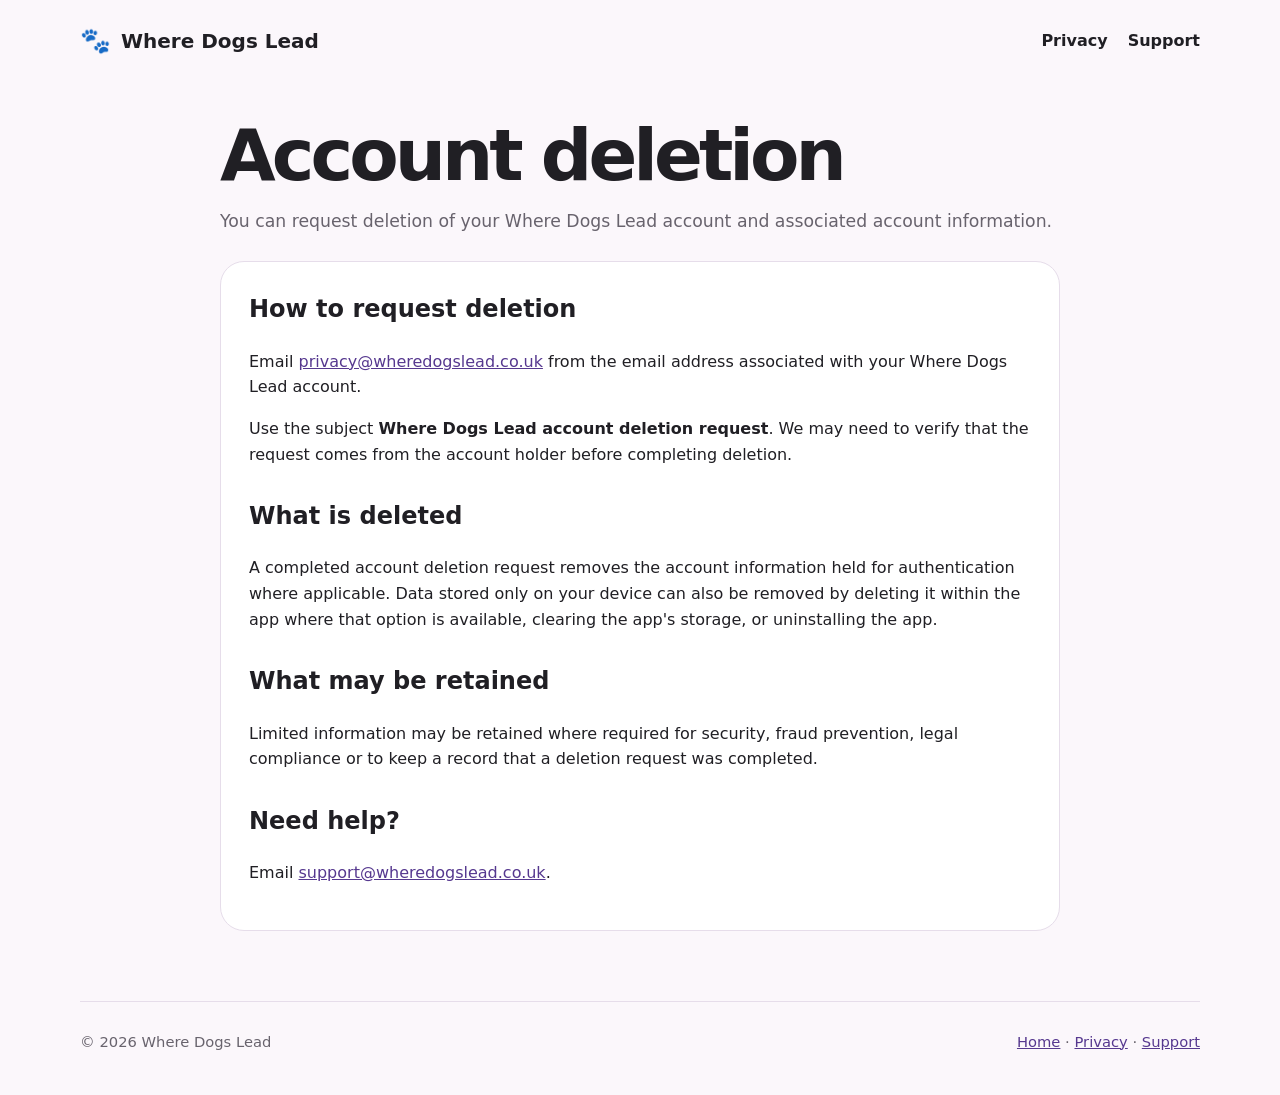
==== account-deletion.html @ e695ecf5 "Add account deletion page" ====
<!doctype html>
<html lang="en">
<head>
  <meta charset="utf-8">
  <meta name="viewport" content="width=device-width, initial-scale=1">
  <meta name="description" content="Request deletion of a Where Dogs Lead account.">
  <title>Account Deletion — Where Dogs Lead</title>
  <link rel="stylesheet" href="styles.css">
</head>
<body>
  <header class="site-header">
    <a class="brand" href="index.html"><span class="paw" aria-hidden="true">🐾</span><span>Where Dogs Lead</span></a>
    <nav aria-label="Main navigation"><a href="privacy.html">Privacy</a><a href="support.html">Support</a></nav>
  </header>

  <main class="page">
    <h1>Account deletion</h1>
    <p class="lead">You can request deletion of your Where Dogs Lead account and associated account information.</p>

    <section class="content-card">
      <h2>How to request deletion</h2>
      <p>
        Email <a href="mailto:privacy@wheredogslead.co.uk?subject=Where%20Dogs%20Lead%20account%20deletion%20request">privacy@wheredogslead.co.uk</a>
        from the email address associated with your Where Dogs Lead account.
      </p>
      <p>
        Use the subject <strong>Where Dogs Lead account deletion request</strong>. We may need to verify that the request
        comes from the account holder before completing deletion.
      </p>

      <h2>What is deleted</h2>
      <p>
        A completed account deletion request removes the account information held for authentication where applicable.
        Data stored only on your device can also be removed by deleting it within the app where that option is available,
        clearing the app's storage, or uninstalling the app.
      </p>

      <h2>What may be retained</h2>
      <p>
        Limited information may be retained where required for security, fraud prevention, legal compliance or to keep a
        record that a deletion request was completed.
      </p>

      <h2>Need help?</h2>
      <p>
        Email <a href="mailto:support@wheredogslead.co.uk">support@wheredogslead.co.uk</a>.
      </p>
    </section>
  </main>

  <footer>
    <p>© 2026 Where Dogs Lead</p>
    <p><a href="index.html">Home</a> · <a href="privacy.html">Privacy</a> · <a href="support.html">Support</a></p>
  </footer>
</body>
</html>
---- styles.css ----
:root {
  --bg: #fbf7fb;
  --surface: #ffffff;
  --surface-soft: #f2ecf6;
  --text: #201f24;
  --muted: #68636d;
  --accent: #6f4db2;
  --accent-dark: #56388f;
  --line: #e6ddea;
  --shadow: 0 18px 50px rgba(51, 33, 69, 0.10);
}

* { box-sizing: border-box; }

html { scroll-behavior: smooth; }

body {
  margin: 0;
  font-family: system-ui, -apple-system, BlinkMacSystemFont, "Segoe UI", sans-serif;
  color: var(--text);
  background: var(--bg);
  line-height: 1.6;
}

a { color: var(--accent-dark); }

.site-header {
  width: min(1120px, calc(100% - 36px));
  margin: 0 auto;
  min-height: 82px;
  display: flex;
  align-items: center;
  justify-content: space-between;
  gap: 24px;
}

.brand {
  display: inline-flex;
  align-items: center;
  gap: 10px;
  text-decoration: none;
  color: var(--text);
  font-size: 1.25rem;
  font-weight: 800;
}

.paw { font-size: 1.55rem; }

nav {
  display: flex;
  gap: 20px;
}

nav a {
  color: var(--text);
  text-decoration: none;
  font-weight: 650;
}

nav a:hover,
footer a:hover { text-decoration: underline; }

.hero {
  width: min(1120px, calc(100% - 36px));
  margin: 32px auto 0;
}

.hero-card {
  min-height: 500px;
  padding: clamp(42px, 8vw, 92px);
  border: 1px solid var(--line);
  border-radius: 34px;
  background:
    radial-gradient(circle at top right, rgba(111, 77, 178, 0.12), transparent 34%),
    var(--surface);
  box-shadow: var(--shadow);
  display: flex;
  flex-direction: column;
  align-items: flex-start;
  justify-content: center;
}

.hero-paw { font-size: 3.2rem; }

.eyebrow {
  margin: 12px 0 2px;
  color: var(--accent-dark);
  font-weight: 800;
  letter-spacing: 0.04em;
  text-transform: uppercase;
  font-size: 0.86rem;
}

h1 {
  margin: 0;
  font-size: clamp(3rem, 8vw, 6.2rem);
  line-height: 0.98;
  letter-spacing: -0.055em;
}

.tagline {
  margin: 18px 0 12px;
  font-size: clamp(1.45rem, 3vw, 2rem);
  font-weight: 750;
}

.intro {
  max-width: 680px;
  margin: 0;
  color: var(--muted);
  font-size: 1.12rem;
}

.actions {
  display: flex;
  flex-wrap: wrap;
  gap: 12px;
  margin-top: 30px;
}

.button {
  display: inline-block;
  padding: 12px 19px;
  border-radius: 999px;
  text-decoration: none;
  font-weight: 750;
}

.primary {
  color: white;
  background: var(--accent);
}

.primary:hover { background: var(--accent-dark); }

.secondary {
  color: var(--text);
  background: var(--surface-soft);
  border: 1px solid var(--line);
}

.coming-soon {
  margin: 24px 0 0;
  color: var(--muted);
  font-size: 0.95rem;
}

.features {
  width: min(1120px, calc(100% - 36px));
  margin: 26px auto 70px;
  display: grid;
  grid-template-columns: repeat(3, 1fr);
  gap: 18px;
}

.features article,
.content-card {
  background: var(--surface);
  border: 1px solid var(--line);
  border-radius: 24px;
  padding: 28px;
}

.features article > span { font-size: 2rem; }
.features h2 { margin: 10px 0 8px; font-size: 1.25rem; }
.features p { margin: 0; color: var(--muted); }

.page {
  width: min(840px, calc(100% - 36px));
  margin: 38px auto 70px;
}

.page h1 {
  font-size: clamp(2.5rem, 7vw, 4.5rem);
  margin-bottom: 12px;
}

.page .lead {
  color: var(--muted);
  font-size: 1.08rem;
}

.content-card { margin-top: 26px; }

.content-card h2 { margin-top: 30px; }
.content-card h2:first-child { margin-top: 0; }
.content-card ul { padding-left: 24px; }
.content-card li + li { margin-top: 8px; }

.notice {
  background: var(--surface-soft);
  border-left: 4px solid var(--accent);
  padding: 16px 18px;
  border-radius: 10px;
}

footer {
  width: min(1120px, calc(100% - 36px));
  margin: 0 auto;
  padding: 28px 0 42px;
  border-top: 1px solid var(--line);
  display: flex;
  justify-content: space-between;
  gap: 18px;
  color: var(--muted);
  font-size: 0.92rem;
}

footer p { margin: 0; }

@media (max-width: 720px) {
  .site-header {
    min-height: 72px;
    align-items: flex-start;
    padding-top: 18px;
  }

  nav { gap: 12px; font-size: 0.92rem; }

  .hero { margin-top: 18px; }
  .hero-card { min-height: 450px; border-radius: 26px; padding: 38px 26px; }

  .features { grid-template-columns: 1fr; }

  footer {
    flex-direction: column;
    padding-bottom: 30px;
  }
}
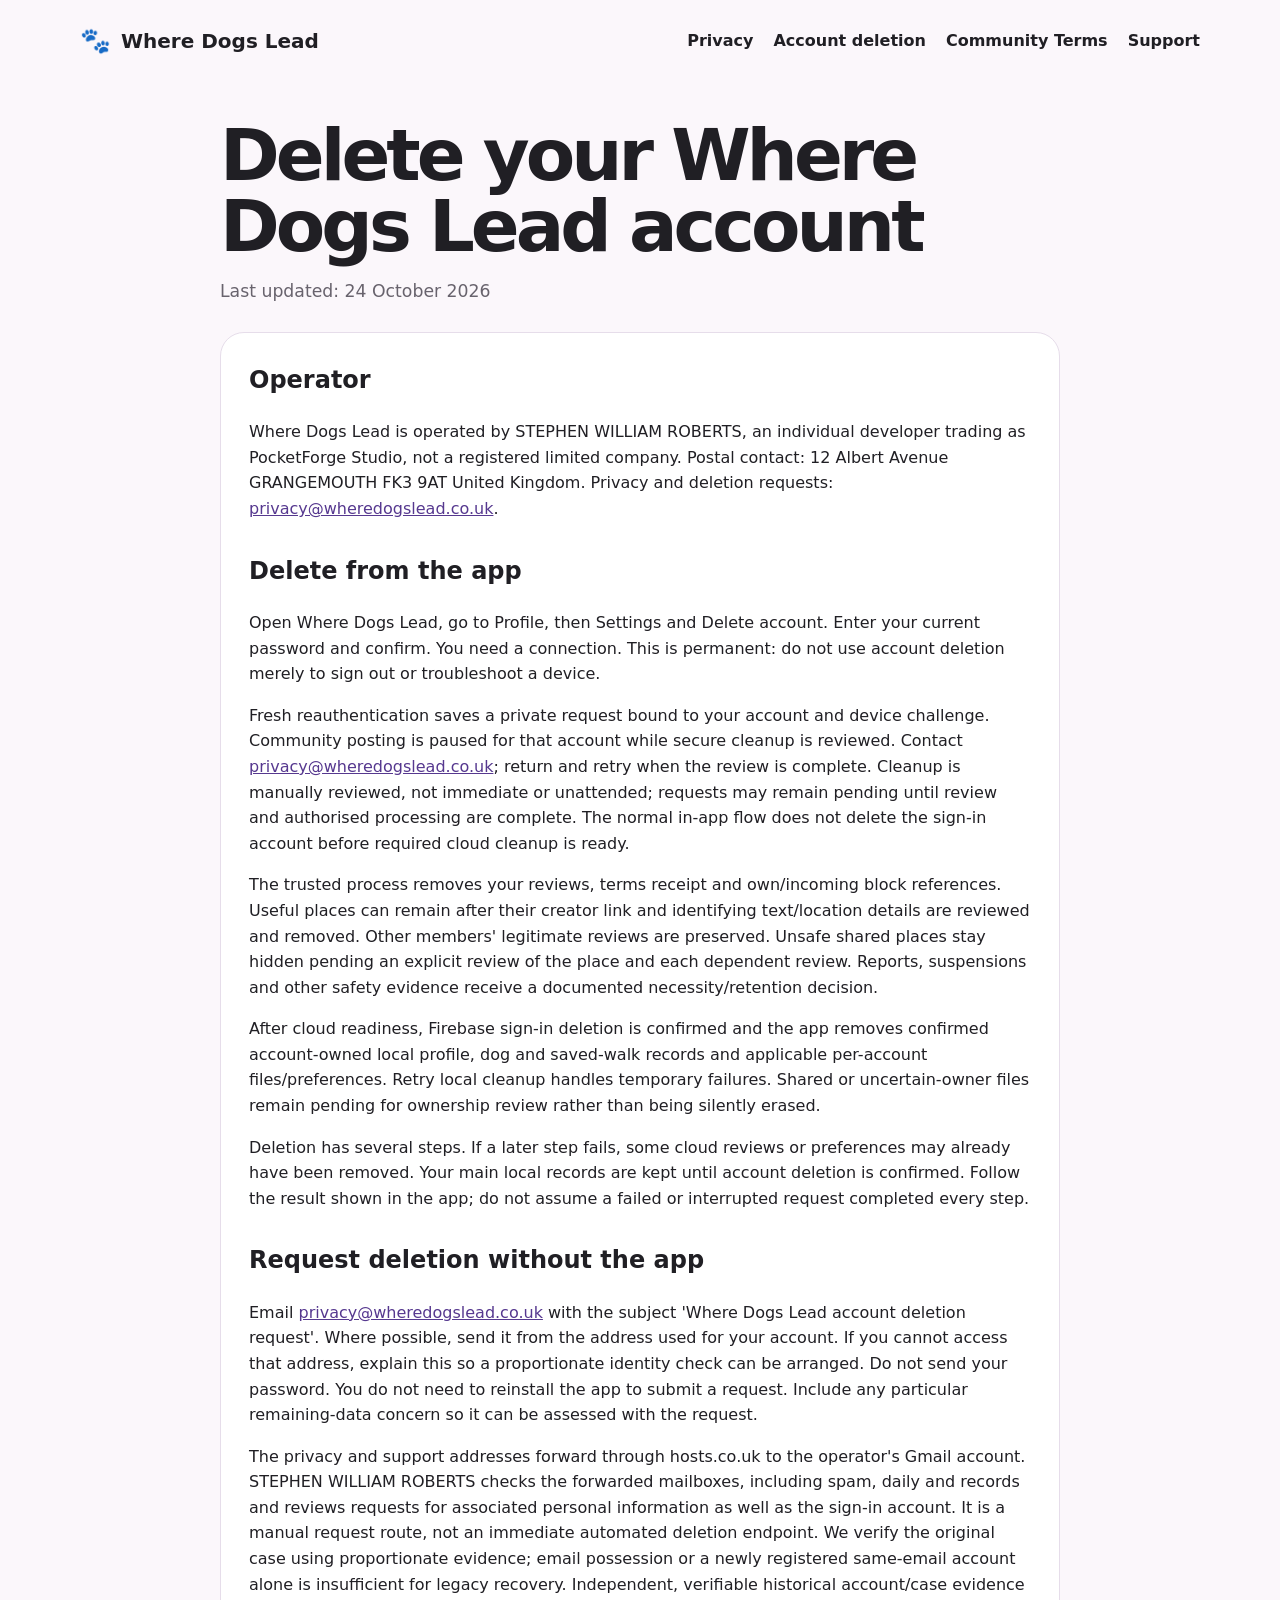
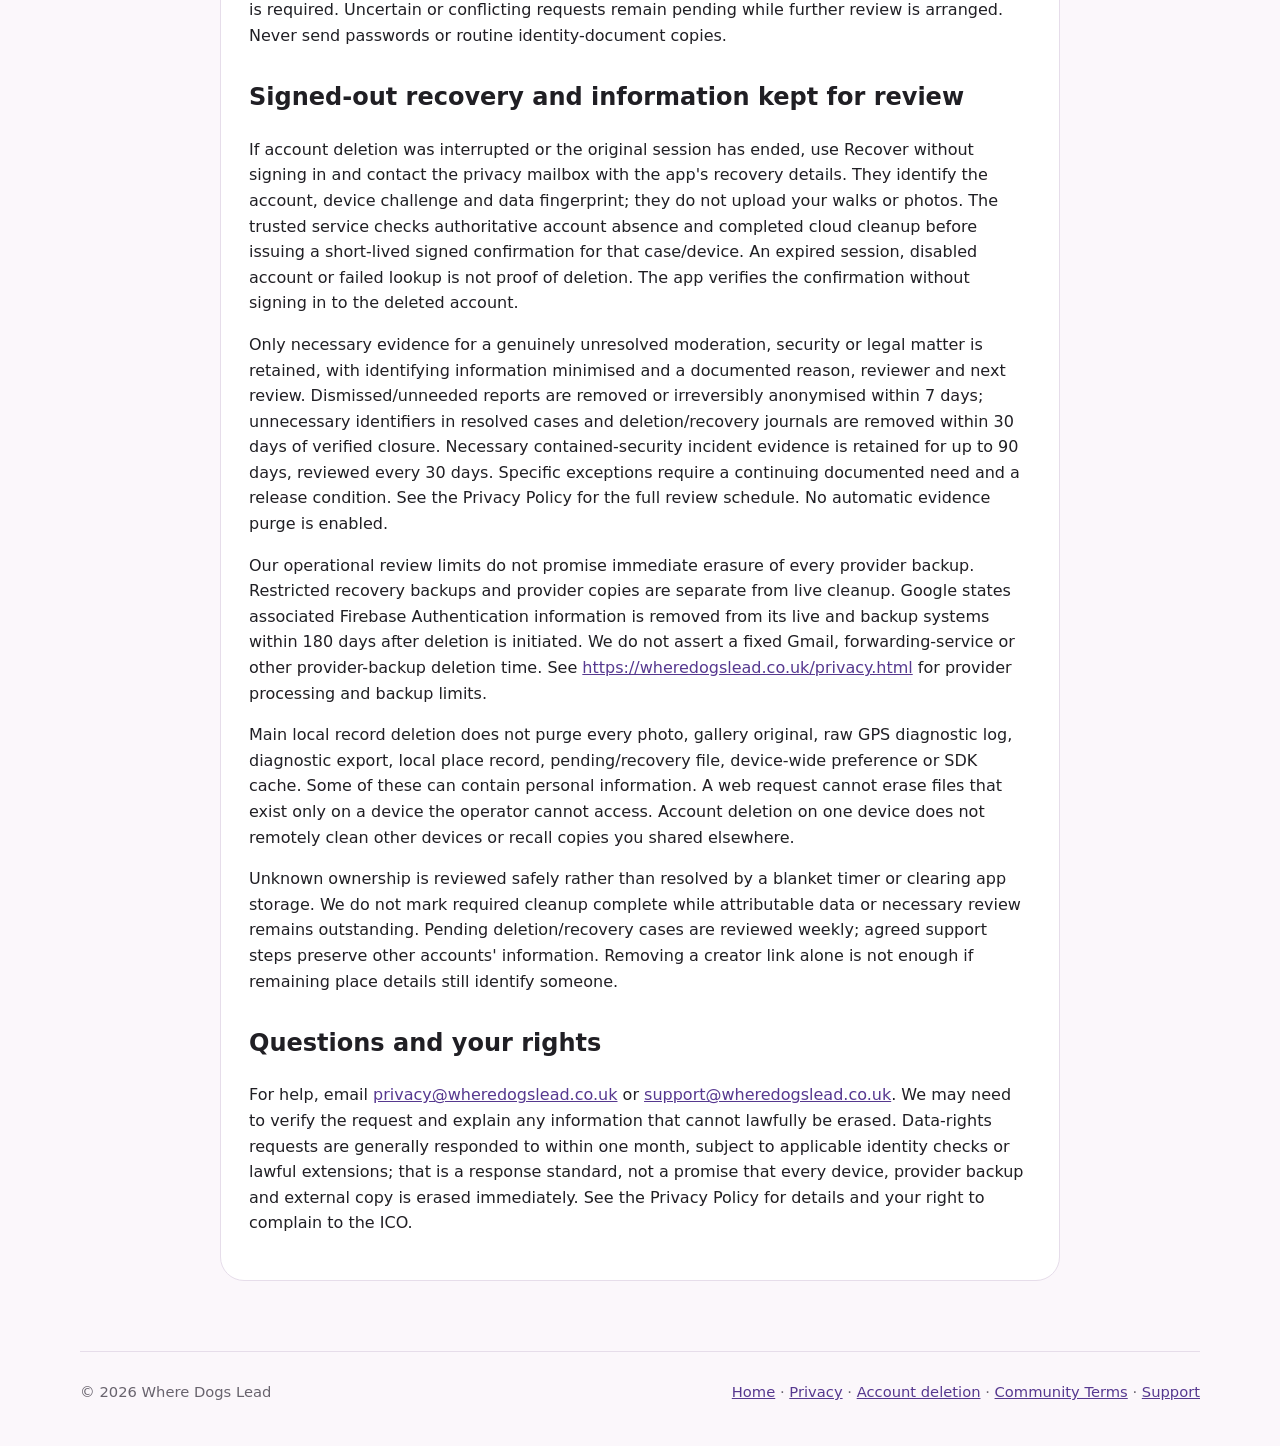
==== commit f38a0e7c: "Publish launch privacy and deletion disclosures; archive accepted Community Terms unchanged" ====
--- a/account-deletion.html
+++ b/account-deletion.html
@@ -1,56 +1,22 @@
 <!doctype html>
-<html lang="en">
-<head>
-  <meta charset="utf-8">
-  <meta name="viewport" content="width=device-width, initial-scale=1">
-  <meta name="description" content="Request deletion of a Where Dogs Lead account.">
-  <title>Account Deletion — Where Dogs Lead</title>
-  <link rel="stylesheet" href="styles.css">
-</head>
-<body>
-  <header class="site-header">
-    <a class="brand" href="index.html"><span class="paw" aria-hidden="true">🐾</span><span>Where Dogs Lead</span></a>
-    <nav aria-label="Main navigation"><a href="privacy.html">Privacy</a><a href="support.html">Support</a></nav>
-  </header>
-
-  <main class="page">
-    <h1>Account deletion</h1>
-    <p class="lead">You can request deletion of your Where Dogs Lead account and associated account information.</p>
-
-    <section class="content-card">
-      <h2>How to request deletion</h2>
-      <p>
-        Email <a href="mailto:privacy@wheredogslead.co.uk?subject=Where%20Dogs%20Lead%20account%20deletion%20request">privacy@wheredogslead.co.uk</a>
-        from the email address associated with your Where Dogs Lead account.
-      </p>
-      <p>
-        Use the subject <strong>Where Dogs Lead account deletion request</strong>. We may need to verify that the request
-        comes from the account holder before completing deletion.
-      </p>
-
-      <h2>What is deleted</h2>
-      <p>
-        A completed account deletion request removes the account information held for authentication where applicable.
-        Data stored only on your device can also be removed by deleting it within the app where that option is available,
-        clearing the app's storage, or uninstalling the app.
-      </p>
-
-      <h2>What may be retained</h2>
-      <p>
-        Limited information may be retained where required for security, fraud prevention, legal compliance or to keep a
-        record that a deletion request was completed.
-      </p>
-
-      <h2>Need help?</h2>
-      <p>
-        Email <a href="mailto:support@wheredogslead.co.uk">support@wheredogslead.co.uk</a>.
-      </p>
-    </section>
-  </main>
-
-  <footer>
-    <p>© 2026 Where Dogs Lead</p>
-    <p><a href="index.html">Home</a> · <a href="privacy.html">Privacy</a> · <a href="support.html">Support</a></p>
-  </footer>
-</body>
-</html>+<html lang="en-GB"><head><meta charset="utf-8"><meta name="viewport" content="width=device-width, initial-scale=1"><meta name="description" content="Delete your Where Dogs Lead account for Where Dogs Lead."><title>Delete your Where Dogs Lead account — Where Dogs Lead</title><link rel="stylesheet" href="styles.css"><style>.site-header{flex-wrap:wrap}nav{flex-wrap:wrap}.content-card{overflow-wrap:anywhere}.terms-copy{white-space:pre-wrap;font:inherit;margin:0}@media(max-width:480px){.site-header{gap:12px;padding-bottom:12px}.content-card{padding:20px}}</style></head>
+<body><header class="site-header"><a class="brand" href="index.html"><span class="paw" aria-hidden="true">🐾</span><span>Where Dogs Lead</span></a><nav aria-label="Policy navigation"><a href="privacy.html">Privacy</a><a href="account-deletion.html">Account deletion</a><a href="community-terms.html">Community Terms</a><a href="support.html">Support</a></nav></header><main class="page"><h1>Delete your Where Dogs Lead account</h1><p class="lead">Last updated: 24 October 2026</p><section class="content-card"><h2>Operator</h2>
+<p>Where Dogs Lead is operated by STEPHEN WILLIAM ROBERTS, an individual developer trading as PocketForge Studio, not a registered limited company. Postal contact: 12 Albert Avenue GRANGEMOUTH FK3 9AT United Kingdom. Privacy and deletion requests: <a href="mailto:privacy@wheredogslead.co.uk">privacy@wheredogslead.co.uk</a>.</p>
+<h2>Delete from the app</h2>
+<p>Open Where Dogs Lead, go to Profile, then Settings and Delete account. Enter your current password and confirm. You need a connection. This is permanent: do not use account deletion merely to sign out or troubleshoot a device.</p>
+<p>Fresh reauthentication saves a private request bound to your account and device challenge. Community posting is paused for that account while secure cleanup is reviewed. Contact <a href="mailto:privacy@wheredogslead.co.uk">privacy@wheredogslead.co.uk</a>; return and retry when the review is complete. Cleanup is manually reviewed, not immediate or unattended; requests may remain pending until review and authorised processing are complete. The normal in-app flow does not delete the sign-in account before required cloud cleanup is ready.</p>
+<p>The trusted process removes your reviews, terms receipt and own/incoming block references. Useful places can remain after their creator link and identifying text/location details are reviewed and removed. Other members&#x27; legitimate reviews are preserved. Unsafe shared places stay hidden pending an explicit review of the place and each dependent review. Reports, suspensions and other safety evidence receive a documented necessity/retention decision.</p>
+<p>After cloud readiness, Firebase sign-in deletion is confirmed and the app removes confirmed account-owned local profile, dog and saved-walk records and applicable per-account files/preferences. Retry local cleanup handles temporary failures. Shared or uncertain-owner files remain pending for ownership review rather than being silently erased.</p>
+<p>Deletion has several steps. If a later step fails, some cloud reviews or preferences may already have been removed. Your main local records are kept until account deletion is confirmed. Follow the result shown in the app; do not assume a failed or interrupted request completed every step.</p>
+<h2>Request deletion without the app</h2>
+<p>Email <a href="mailto:privacy@wheredogslead.co.uk">privacy@wheredogslead.co.uk</a> with the subject &#x27;Where Dogs Lead account deletion request&#x27;. Where possible, send it from the address used for your account. If you cannot access that address, explain this so a proportionate identity check can be arranged. Do not send your password. You do not need to reinstall the app to submit a request. Include any particular remaining-data concern so it can be assessed with the request.</p>
+<p>The privacy and support addresses forward through hosts.co.uk to the operator&#x27;s Gmail account. STEPHEN WILLIAM ROBERTS checks the forwarded mailboxes, including spam, daily and records and reviews requests for associated personal information as well as the sign-in account. It is a manual request route, not an immediate automated deletion endpoint. We verify the original case using proportionate evidence; email possession or a newly registered same-email account alone is insufficient for legacy recovery. Independent, verifiable historical account/case evidence is required. Uncertain or conflicting requests remain pending while further review is arranged. Never send passwords or routine identity-document copies.</p>
+<h2>Signed-out recovery and information kept for review</h2>
+<p>If account deletion was interrupted or the original session has ended, use Recover without signing in and contact the privacy mailbox with the app&#x27;s recovery details. They identify the account, device challenge and data fingerprint; they do not upload your walks or photos. The trusted service checks authoritative account absence and completed cloud cleanup before issuing a short-lived signed confirmation for that case/device. An expired session, disabled account or failed lookup is not proof of deletion. The app verifies the confirmation without signing in to the deleted account.</p>
+<p>Only necessary evidence for a genuinely unresolved moderation, security or legal matter is retained, with identifying information minimised and a documented reason, reviewer and next review. Dismissed/unneeded reports are removed or irreversibly anonymised within 7 days; unnecessary identifiers in resolved cases and deletion/recovery journals are removed within 30 days of verified closure. Necessary contained-security incident evidence is retained for up to 90 days, reviewed every 30 days. Specific exceptions require a continuing documented need and a release condition. See the Privacy Policy for the full review schedule. No automatic evidence purge is enabled.</p>
+<p>Our operational review limits do not promise immediate erasure of every provider backup. Restricted recovery backups and provider copies are separate from live cleanup. Google states associated Firebase Authentication information is removed from its live and backup systems within 180 days after deletion is initiated. We do not assert a fixed Gmail, forwarding-service or other provider-backup deletion time. See <a href="https://wheredogslead.co.uk/privacy.html">https://wheredogslead.co.uk/privacy.html</a> for provider processing and backup limits.</p>
+<p>Main local record deletion does not purge every photo, gallery original, raw GPS diagnostic log, diagnostic export, local place record, pending/recovery file, device-wide preference or SDK cache. Some of these can contain personal information. A web request cannot erase files that exist only on a device the operator cannot access. Account deletion on one device does not remotely clean other devices or recall copies you shared elsewhere.</p>
+<p>Unknown ownership is reviewed safely rather than resolved by a blanket timer or clearing app storage. We do not mark required cleanup complete while attributable data or necessary review remains outstanding. Pending deletion/recovery cases are reviewed weekly; agreed support steps preserve other accounts&#x27; information. Removing a creator link alone is not enough if remaining place details still identify someone.</p>
+<h2>Questions and your rights</h2>
+<p>For help, email <a href="mailto:privacy@wheredogslead.co.uk">privacy@wheredogslead.co.uk</a> or <a href="mailto:support@wheredogslead.co.uk">support@wheredogslead.co.uk</a>. We may need to verify the request and explain any information that cannot lawfully be erased. Data-rights requests are generally responded to within one month, subject to applicable identity checks or lawful extensions; that is a response standard, not a promise that every device, provider backup and external copy is erased immediately. See the Privacy Policy for details and your right to complain to the ICO.
+</p></section></main><footer><p>© 2026 Where Dogs Lead</p><p><a href="index.html">Home</a> · <a href="privacy.html">Privacy</a> · <a href="account-deletion.html">Account deletion</a> · <a href="community-terms.html">Community Terms</a> · <a href="support.html">Support</a></p></footer></body></html>
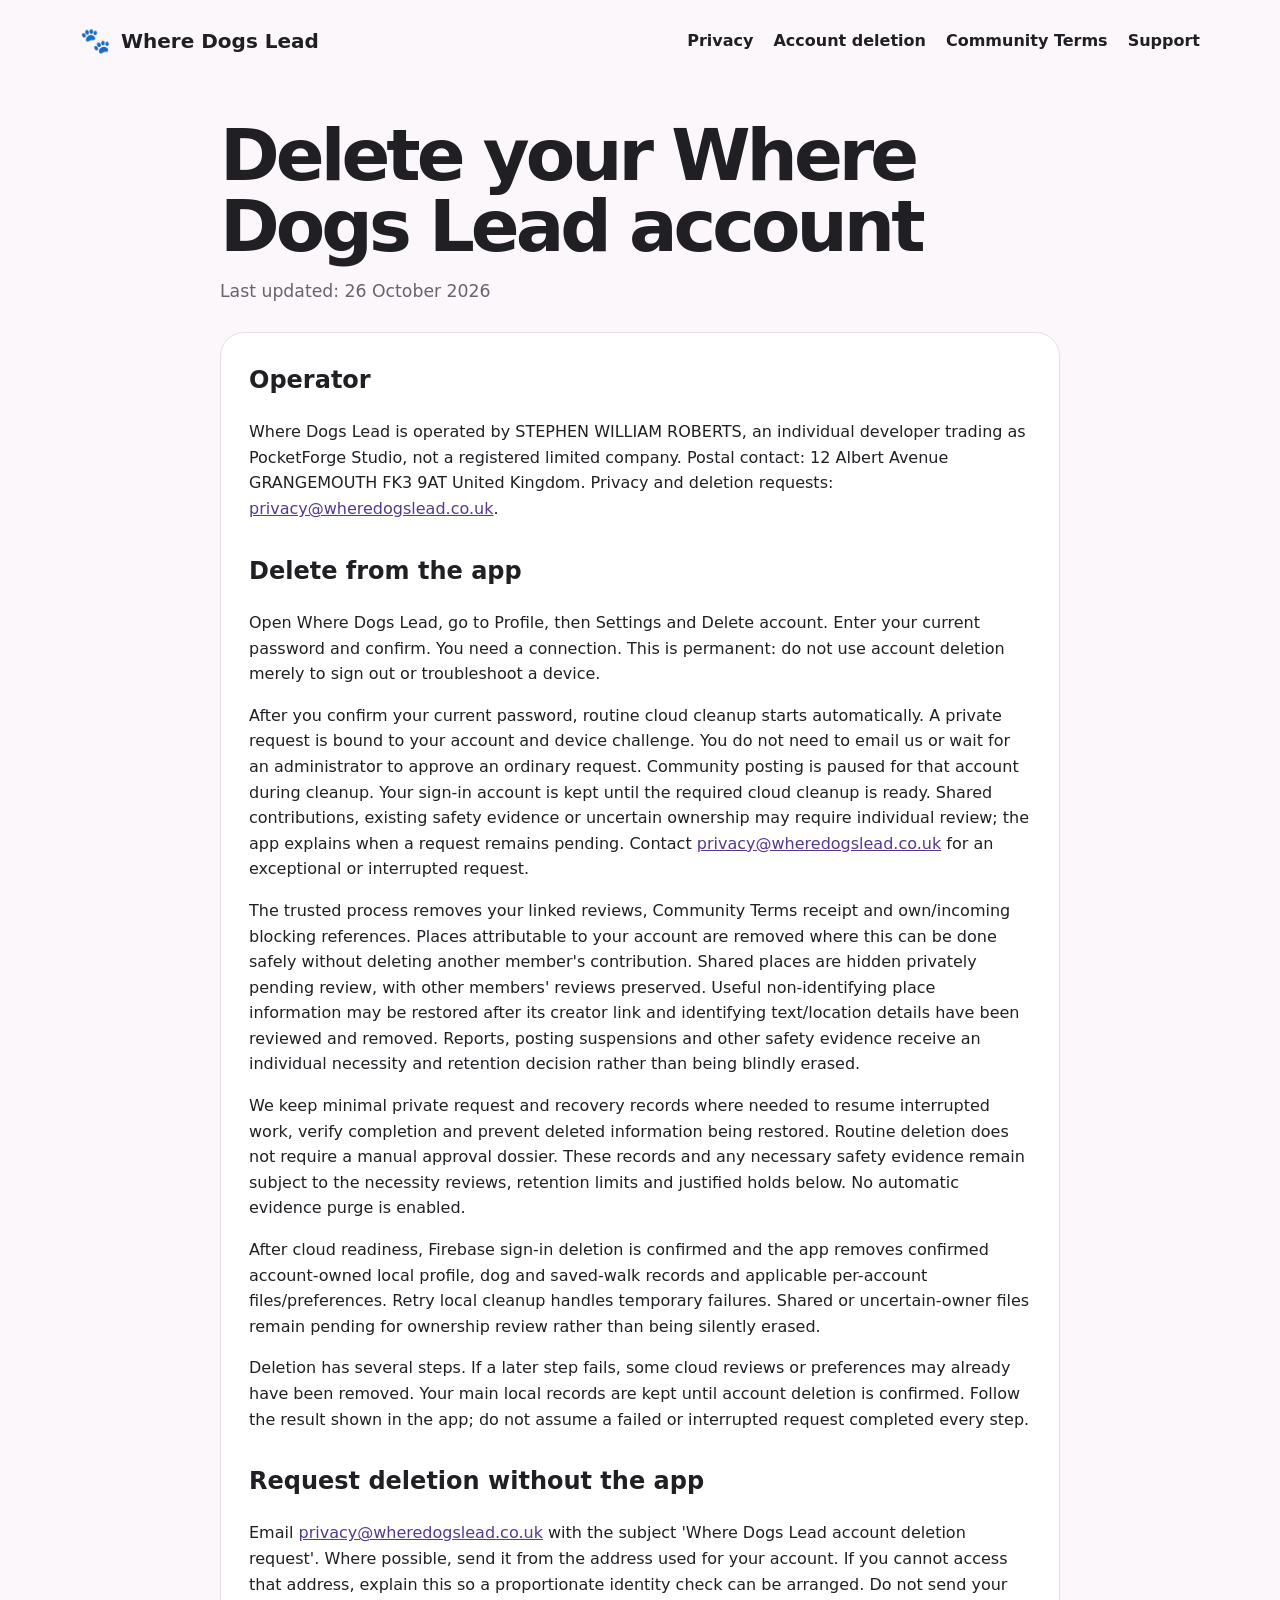
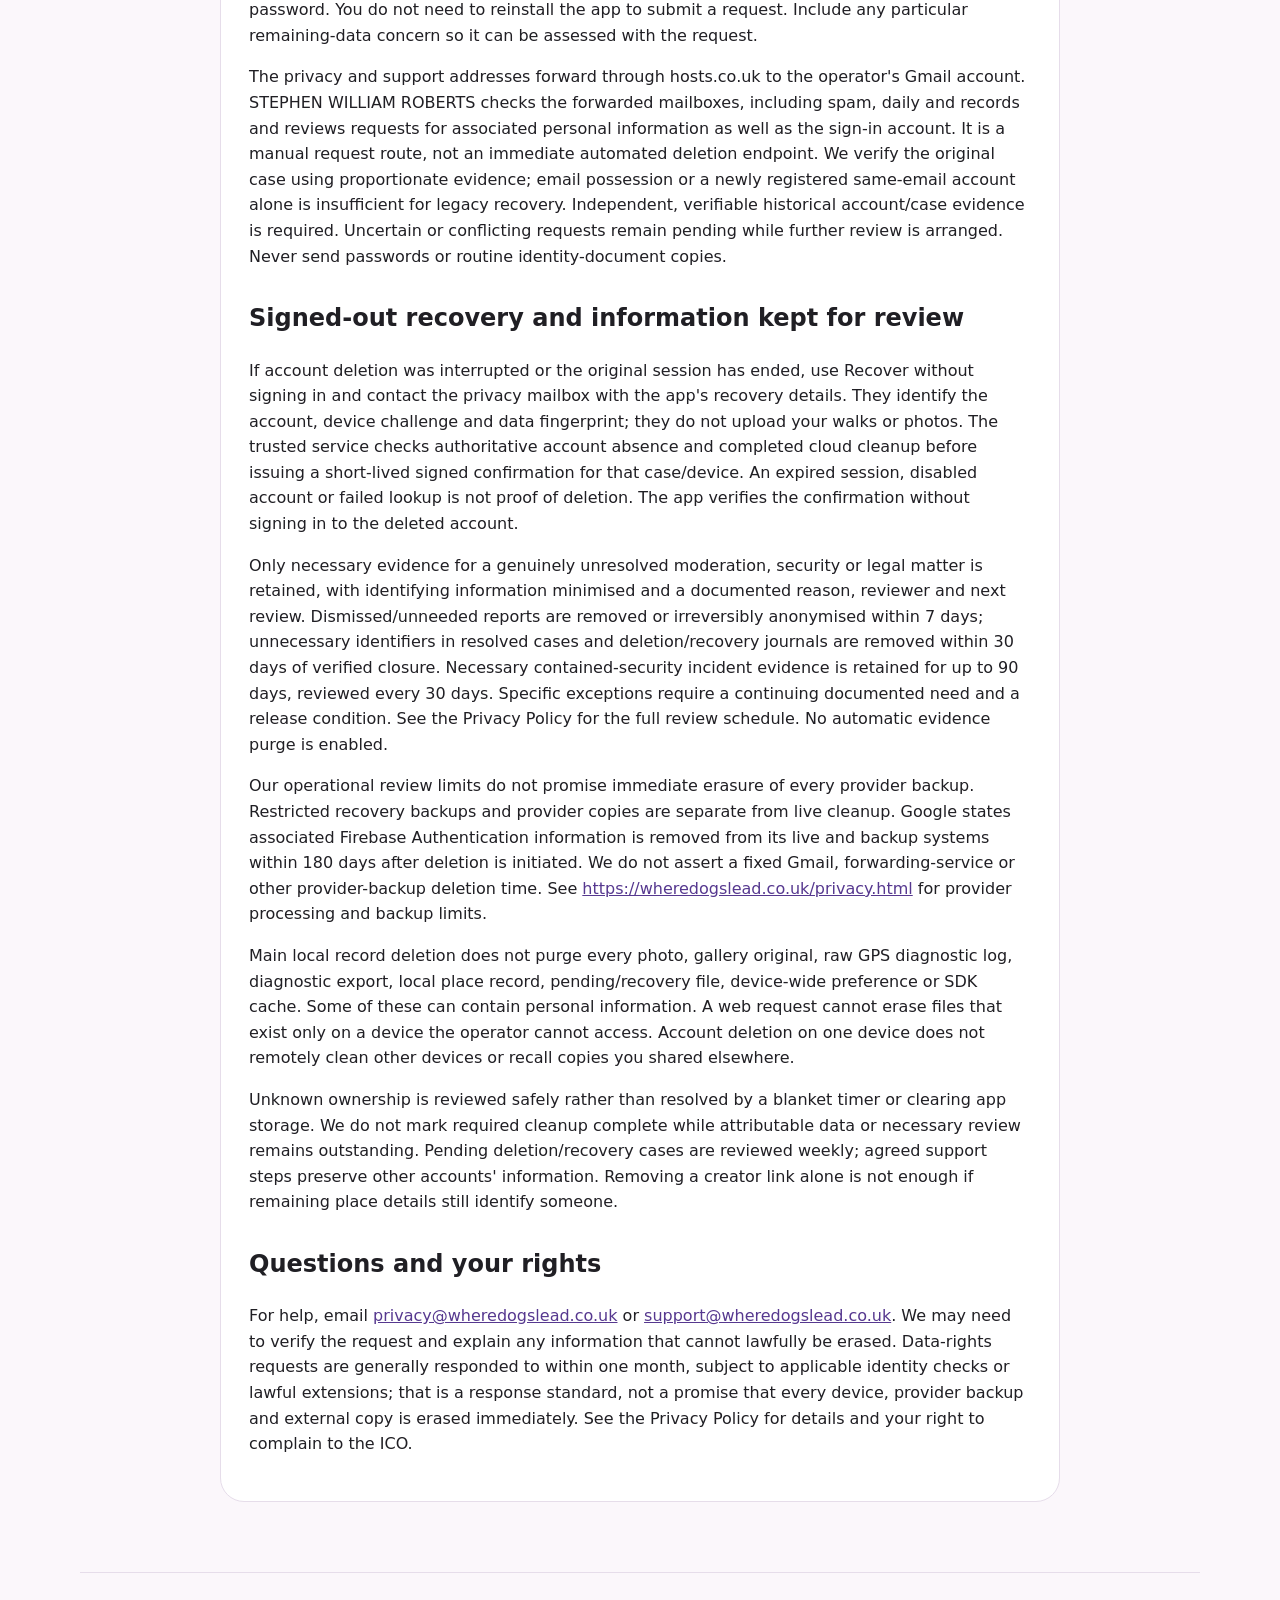
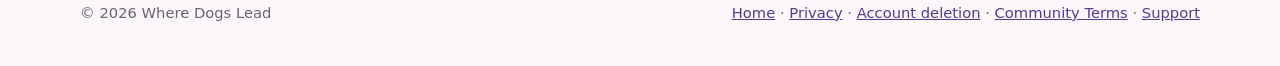
==== commit a0268ca2: "Explain automatic ordinary deletion and retained manual exceptions" ====
--- a/account-deletion.html
+++ b/account-deletion.html
@@ -1,11 +1,12 @@
 <!doctype html>
 <html lang="en-GB"><head><meta charset="utf-8"><meta name="viewport" content="width=device-width, initial-scale=1"><meta name="description" content="Delete your Where Dogs Lead account for Where Dogs Lead."><title>Delete your Where Dogs Lead account — Where Dogs Lead</title><link rel="stylesheet" href="styles.css"><style>.site-header{flex-wrap:wrap}nav{flex-wrap:wrap}.content-card{overflow-wrap:anywhere}.terms-copy{white-space:pre-wrap;font:inherit;margin:0}@media(max-width:480px){.site-header{gap:12px;padding-bottom:12px}.content-card{padding:20px}}</style></head>
-<body><header class="site-header"><a class="brand" href="index.html"><span class="paw" aria-hidden="true">🐾</span><span>Where Dogs Lead</span></a><nav aria-label="Policy navigation"><a href="privacy.html">Privacy</a><a href="account-deletion.html">Account deletion</a><a href="community-terms.html">Community Terms</a><a href="support.html">Support</a></nav></header><main class="page"><h1>Delete your Where Dogs Lead account</h1><p class="lead">Last updated: 24 October 2026</p><section class="content-card"><h2>Operator</h2>
+<body><header class="site-header"><a class="brand" href="index.html"><span class="paw" aria-hidden="true">🐾</span><span>Where Dogs Lead</span></a><nav aria-label="Policy navigation"><a href="privacy.html">Privacy</a><a href="account-deletion.html">Account deletion</a><a href="community-terms.html">Community Terms</a><a href="support.html">Support</a></nav></header><main class="page"><h1>Delete your Where Dogs Lead account</h1><p class="lead">Last updated: 26 October 2026</p><section class="content-card"><h2>Operator</h2>
 <p>Where Dogs Lead is operated by STEPHEN WILLIAM ROBERTS, an individual developer trading as PocketForge Studio, not a registered limited company. Postal contact: 12 Albert Avenue GRANGEMOUTH FK3 9AT United Kingdom. Privacy and deletion requests: <a href="mailto:privacy@wheredogslead.co.uk">privacy@wheredogslead.co.uk</a>.</p>
 <h2>Delete from the app</h2>
 <p>Open Where Dogs Lead, go to Profile, then Settings and Delete account. Enter your current password and confirm. You need a connection. This is permanent: do not use account deletion merely to sign out or troubleshoot a device.</p>
-<p>Fresh reauthentication saves a private request bound to your account and device challenge. Community posting is paused for that account while secure cleanup is reviewed. Contact <a href="mailto:privacy@wheredogslead.co.uk">privacy@wheredogslead.co.uk</a>; return and retry when the review is complete. Cleanup is manually reviewed, not immediate or unattended; requests may remain pending until review and authorised processing are complete. The normal in-app flow does not delete the sign-in account before required cloud cleanup is ready.</p>
-<p>The trusted process removes your reviews, terms receipt and own/incoming block references. Useful places can remain after their creator link and identifying text/location details are reviewed and removed. Other members&#x27; legitimate reviews are preserved. Unsafe shared places stay hidden pending an explicit review of the place and each dependent review. Reports, suspensions and other safety evidence receive a documented necessity/retention decision.</p>
+<p>After you confirm your current password, routine cloud cleanup starts automatically. A private request is bound to your account and device challenge. You do not need to email us or wait for an administrator to approve an ordinary request. Community posting is paused for that account during cleanup. Your sign-in account is kept until the required cloud cleanup is ready. Shared contributions, existing safety evidence or uncertain ownership may require individual review; the app explains when a request remains pending. Contact <a href="mailto:privacy@wheredogslead.co.uk">privacy@wheredogslead.co.uk</a> for an exceptional or interrupted request.</p>
+<p>The trusted process removes your linked reviews, Community Terms receipt and own/incoming blocking references. Places attributable to your account are removed where this can be done safely without deleting another member&#x27;s contribution. Shared places are hidden privately pending review, with other members&#x27; reviews preserved. Useful non-identifying place information may be restored after its creator link and identifying text/location details have been reviewed and removed. Reports, posting suspensions and other safety evidence receive an individual necessity and retention decision rather than being blindly erased.</p>
+<p>We keep minimal private request and recovery records where needed to resume interrupted work, verify completion and prevent deleted information being restored. Routine deletion does not require a manual approval dossier. These records and any necessary safety evidence remain subject to the necessity reviews, retention limits and justified holds below. No automatic evidence purge is enabled.</p>
 <p>After cloud readiness, Firebase sign-in deletion is confirmed and the app removes confirmed account-owned local profile, dog and saved-walk records and applicable per-account files/preferences. Retry local cleanup handles temporary failures. Shared or uncertain-owner files remain pending for ownership review rather than being silently erased.</p>
 <p>Deletion has several steps. If a later step fails, some cloud reviews or preferences may already have been removed. Your main local records are kept until account deletion is confirmed. Follow the result shown in the app; do not assume a failed or interrupted request completed every step.</p>
 <h2>Request deletion without the app</h2>
